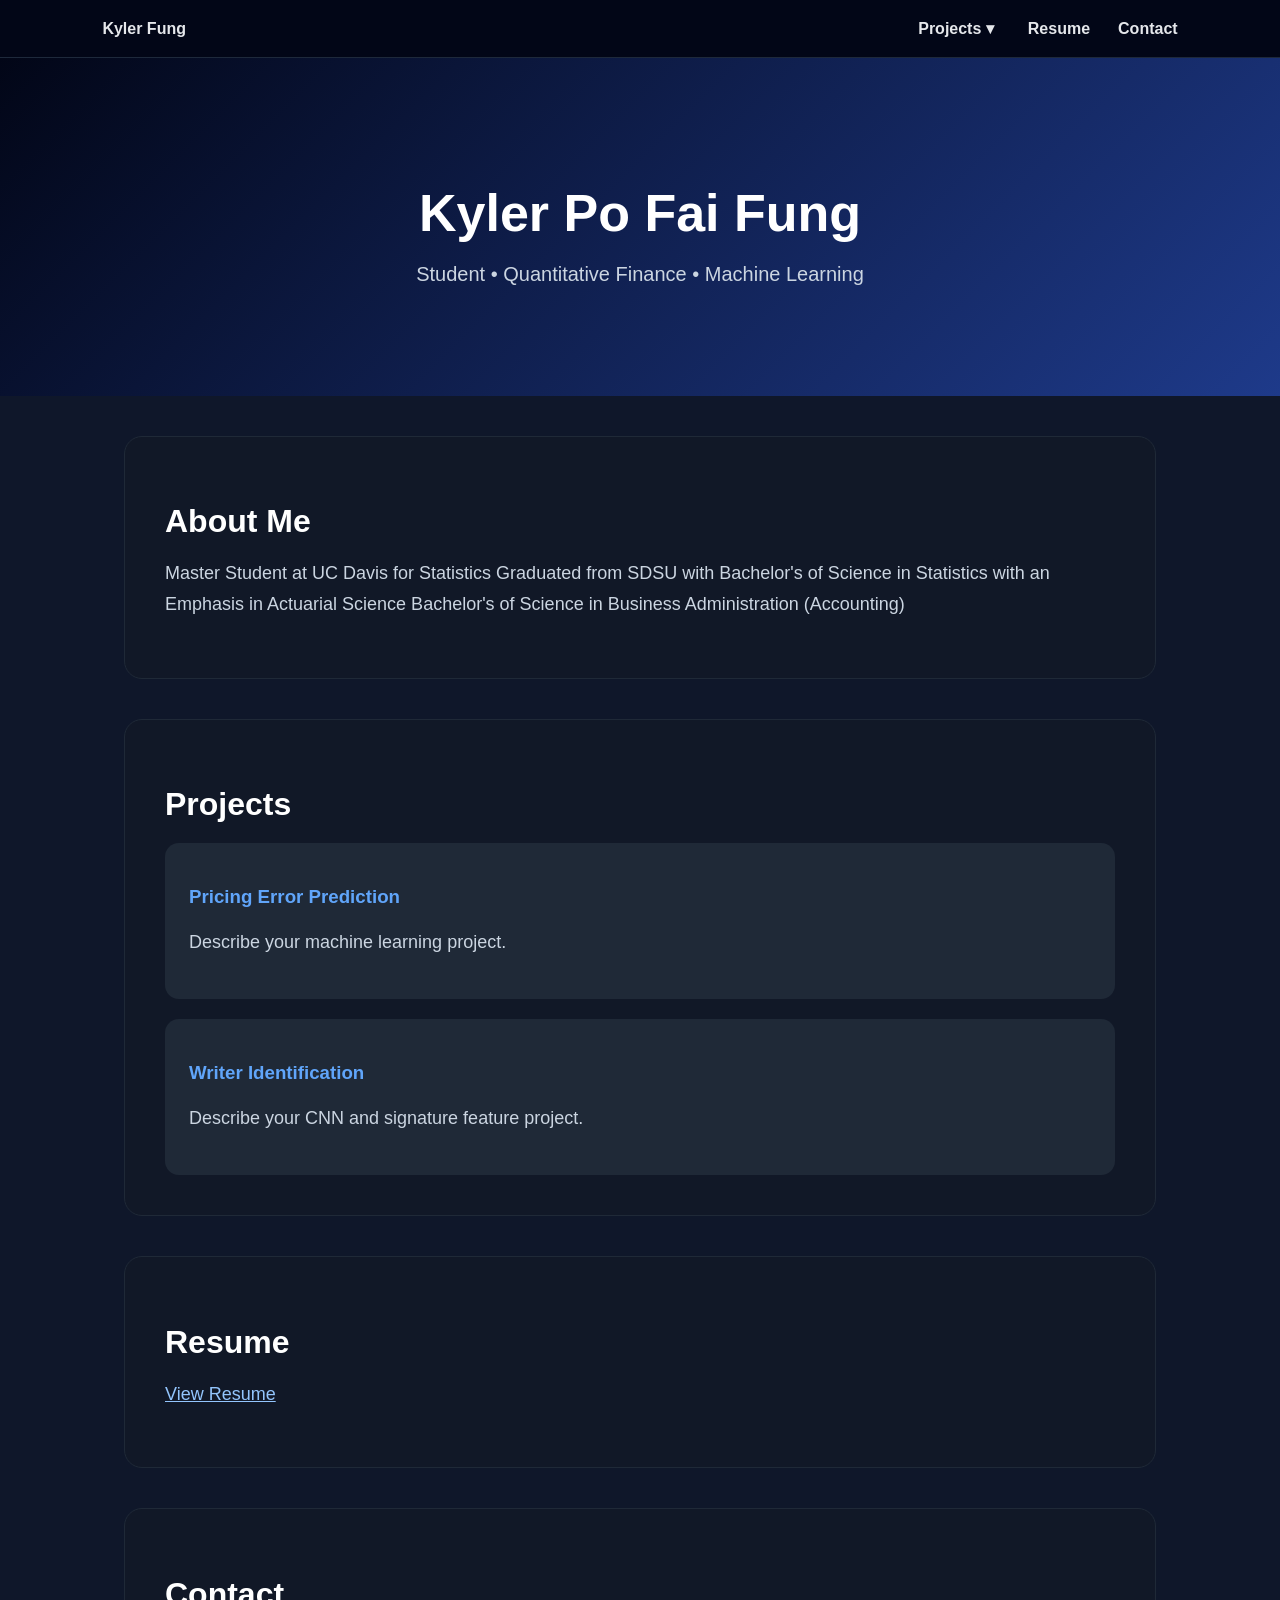
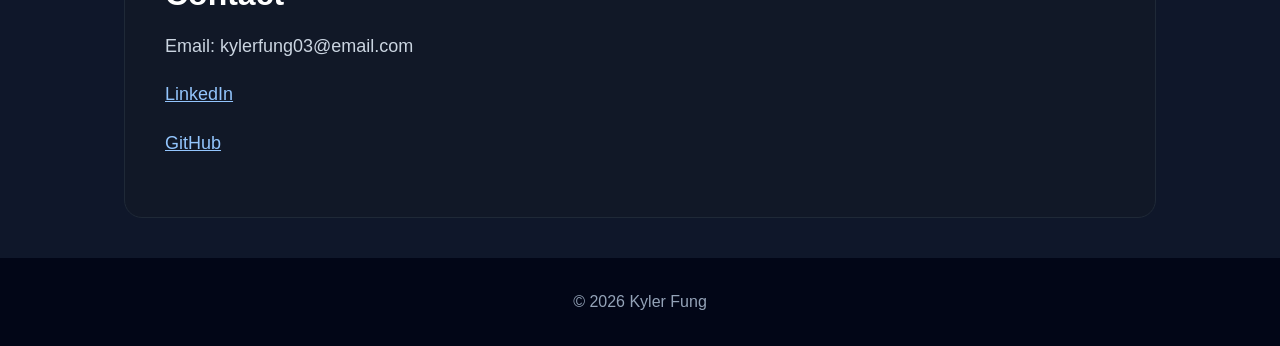
==== index.html @ cf70d2da "Update index.html" ====
<!DOCTYPE html>
<html lang="en">
<head>
    <meta charset="UTF-8">
    <meta name="viewport" content="width=device-width, initial-scale=1.0">
    <title>Kyler Fung's Website</title>
    <link rel="stylesheet" href="css/style.css">
</head>
<meta charset="UTF-8">
<meta name="viewport" content="width=device-width, initial-scale=1.0">

<title>Kyler Fung's Website</title>

</head>

<body>

<nav class="navbar">
    <a href="index.html" class="logo">Kyler Fung</a>

    <div class="dropdown">
        <button class="dropbtn">Projects ▾</button>

        <div class="dropdown-content">
            <a href="projects/pricing-error.html">Pricing Error Prediction</a>
            <a href="projects/COPD-Clustering.html">COPD Clustering Project</a>
            <a href="projects/mosquito-modelling.html">Mosquito Modelling</a>
        </div>
    </div>

    <a href="files/Kyler_Fung_Resume.pdf" download>Resume</a>
    <a href="#contact">Contact</a>
</nav>

<header>

<h1>Kyler Po Fai Fung</h1>

<p>Student • Quantitative Finance • Machine Learning</p>

</header>

<section>

<h2>About Me</h2>

<p>
Master Student at UC Davis for Statistics
Graduated from SDSU with 
    Bachelor's of Science in Statistics with an Emphasis in Actuarial Science
    Bachelor's of Science in Business Administration (Accounting)
</p>

</section>

<section>

<h2>Projects</h2>

<div class="project">
<h3>Pricing Error Prediction</h3>
<p>
Describe your machine learning project.
</p>
</div>

<div class="project">
<h3>Writer Identification</h3>
<p>
Describe your CNN and signature feature project.
</p>
</div>

</section>

<section>

<h2>Resume</h2>

<p>
<a href="files/Fung_Kyler_Resume.pdf" target="_blank">
    View Resume
</a>
</p>

</section>

<section>

<h2>Contact</h2>

<p>Email: kylerfung03@email.com</p>

<p>
<a href="https://linkedin.com/in/kyler-fung">LinkedIn</a>
</p>

<p>
<a href="https://github.com">GitHub</a>
</p>

</section>

<footer>

© 2026 Kyler Fung

</footer>

</body>
</html>
---- css/style.css ----
body {
  margin: 0;
  font-family: Arial, sans-serif;
  background: #0f172a;
  color: white;
}

.navbar {
  background: #020617;
  padding: 18px 8%;
  display: flex;
  align-items: center;
  gap: 28px;
  border-bottom: 1px solid #1e293b;
}

.logo {
  color: white;
  font-size: 24px;
  font-weight: 800;
  text-decoration: none;
  margin-right: auto;
}

.navbar a,
.dropbtn {
  color: #e5e7eb;
  text-decoration: none;
  font-size: 16px;
  font-weight: 600;
  background: none;
  border: none;
  cursor: pointer;
}

.navbar a:hover,
.dropbtn:hover {
  color: #60a5fa;
}

.dropdown {
  position: relative;
}

.dropdown-content {
  display: none;
  position: absolute;
  top: 36px;
  left: 0;
  background: #111827;
  min-width: 260px;
  border: 1px solid #1f2937;
  border-radius: 12px;
  box-shadow: 0 12px 30px rgba(0,0,0,0.35);
  overflow: hidden;
  z-index: 100;
}

.dropdown-content a {
  display: block;
  padding: 14px 18px;
  color: #e5e7eb;
}

.dropdown-content a:hover {
  background: #1f2937;
  color: #93c5fd;
}

.dropdown:hover .dropdown-content {
  display: block;
}

header {
  padding: 90px 8%;
  text-align: center;
  background: linear-gradient(135deg, #020617, #1e3a8a);
}

header h1 {
  font-size: 52px;
  margin-bottom: 12px;
}

header p {
  font-size: 20px;
  color: #cbd5e1;
}

section {
  max-width: 950px;
  margin: 40px auto;
  background: #111827;
  padding: 40px;
  border-radius: 18px;
  border: 1px solid #1f2937;
}

section h2 {
  color: white;
  margin-bottom: 18px;
  font-size: 32px;
}

section p {
  color: #cbd5e1;
  font-size: 18px;
  line-height: 1.7;
}

.project {
  background: #1f2937;
  padding: 24px;
  border-radius: 14px;
  margin-top: 20px;
}

.project h3 {
  color: #60a5fa;
}

a {
  color: #93c5fd;
}

footer {
  text-align: center;
  padding: 35px;
  color: #94a3b8;
  background: #020617;
}
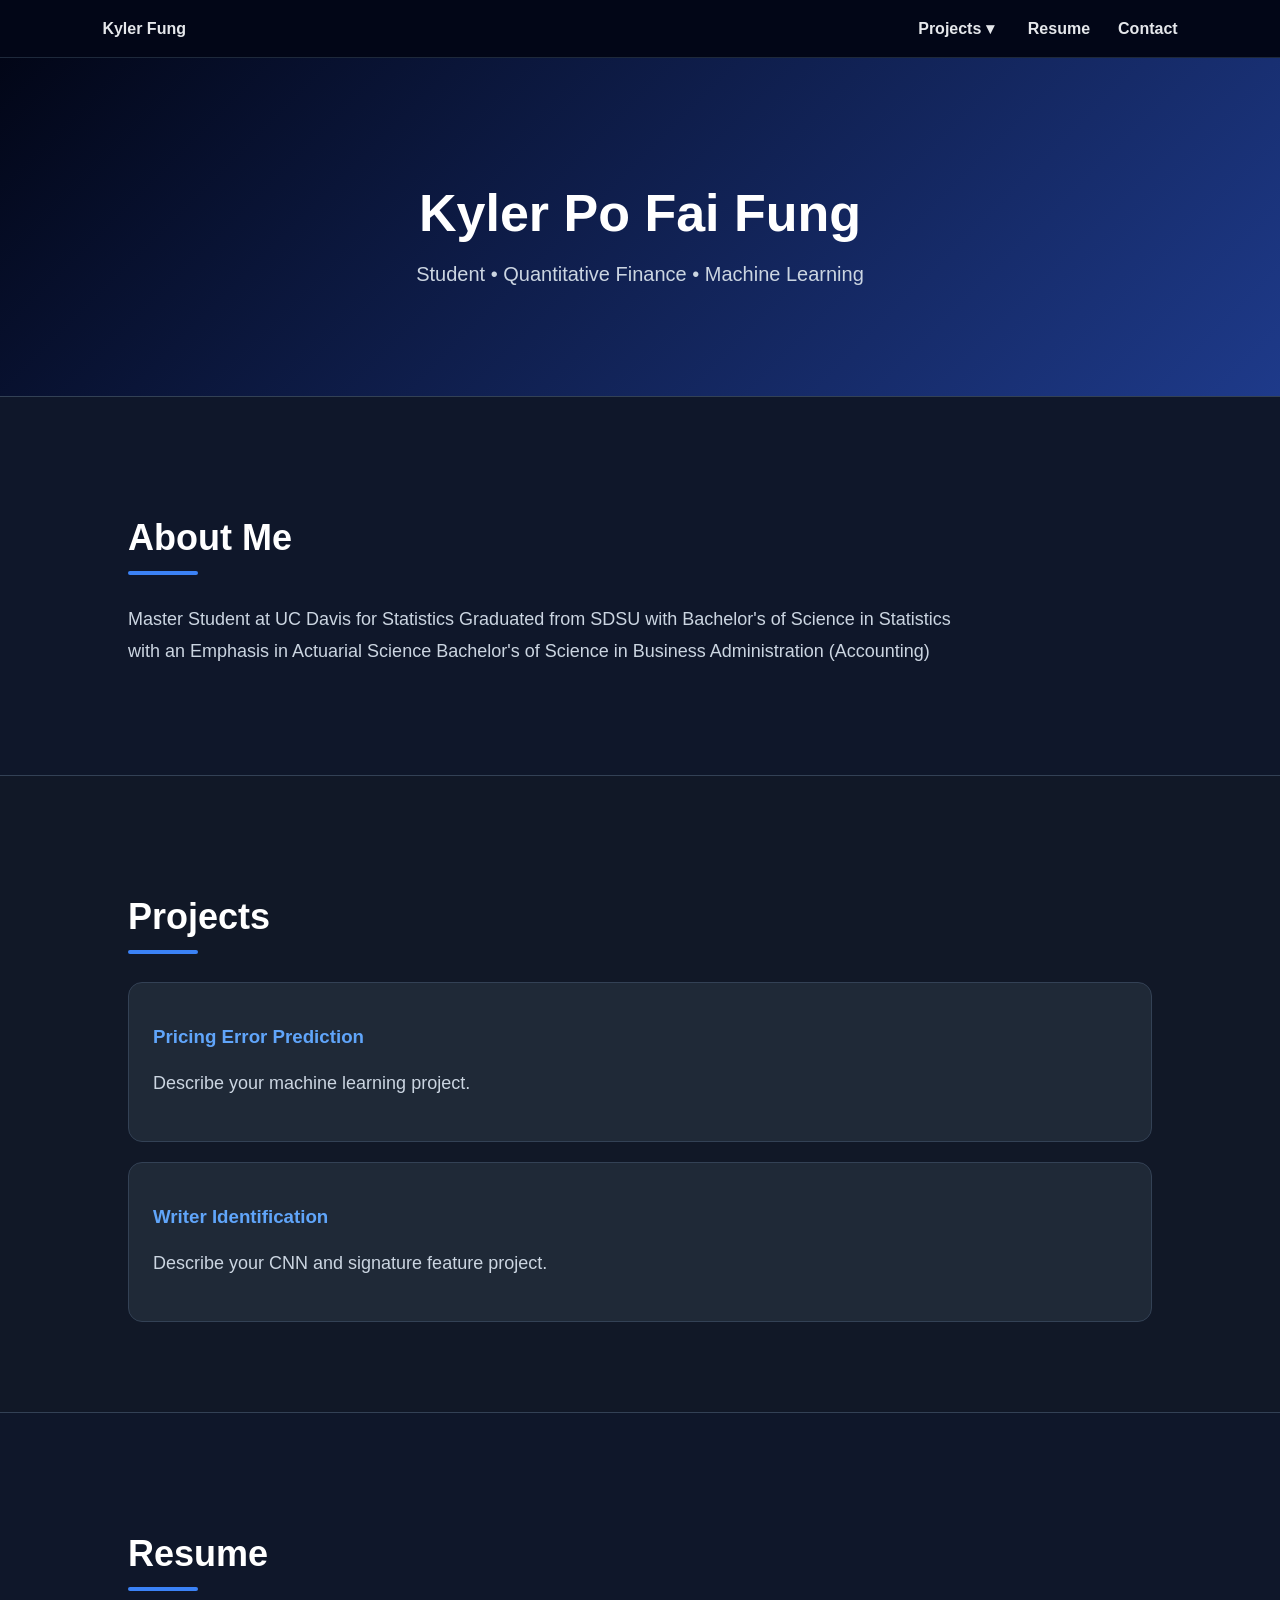
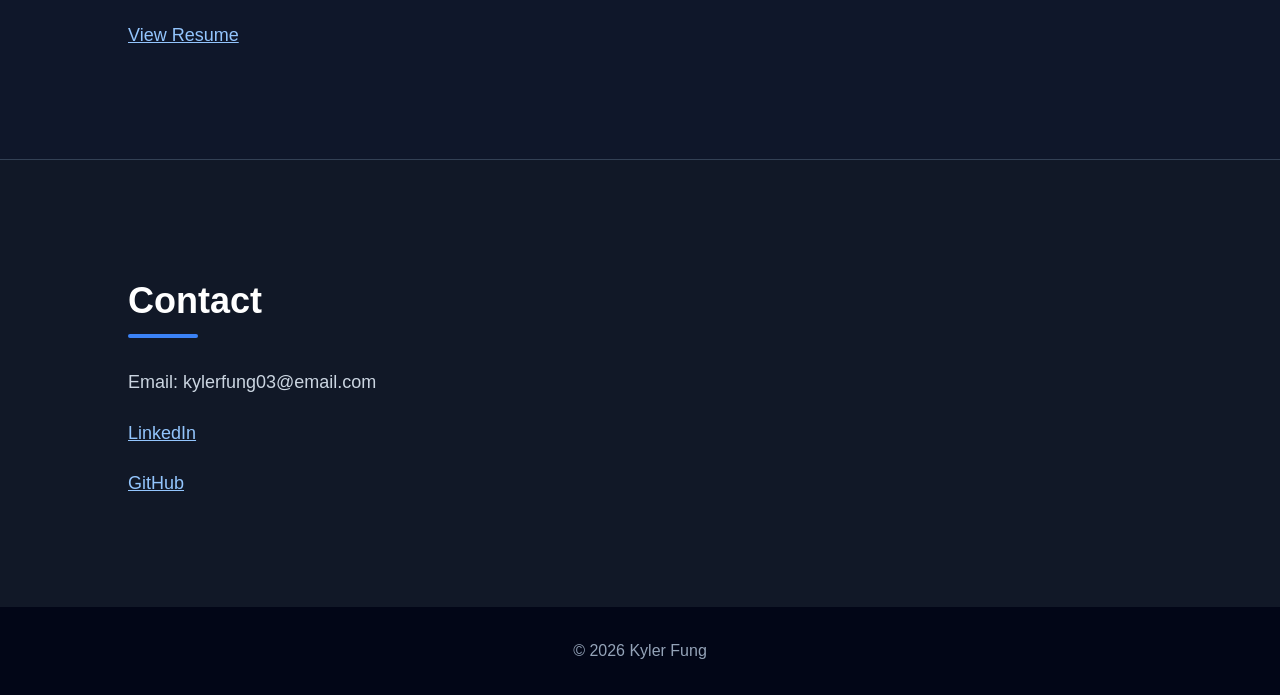
==== commit a14f25de: "Update resume link to correct file name" ====
--- a/index.html
+++ b/index.html
@@ -28,7 +28,7 @@
         </div>
     </div>
 
-    <a href="files/Kyler_Fung_Resume.pdf" download>Resume</a>
+    <a href="files/Fung_Kyler_Resume.pdf" download>Resume</a>
     <a href="#contact">Contact</a>
 </nav>
 
--- a/css/style.css
+++ b/css/style.css
@@ -88,24 +88,39 @@
 }
 
 section {
-  max-width: 950px;
-  margin: 40px auto;
+  padding: 90px 10%;
+  max-width: none;
+  margin: 0;
+  background: #0f172a;
+  border-top: 1px solid #334155;
+  border-radius: 0;
+}
+
+section:nth-of-type(even) {
   background: #111827;
-  padding: 40px;
-  border-radius: 18px;
-  border: 1px solid #1f2937;
 }
 
 section h2 {
   color: white;
-  margin-bottom: 18px;
-  font-size: 32px;
+  margin-bottom: 28px;
+  font-size: 36px;
+}
+
+section h2::after {
+  content: "";
+  display: block;
+  width: 70px;
+  height: 4px;
+  background: #3b82f6;
+  margin-top: 12px;
+  border-radius: 4px;
 }
 
 section p {
+  max-width: 850px;
   color: #cbd5e1;
   font-size: 18px;
-  line-height: 1.7;
+  line-height: 1.8;
 }
 
 .project {
@@ -113,6 +128,7 @@
   padding: 24px;
   border-radius: 14px;
   margin-top: 20px;
+  border: 1px solid #334155;
 }
 
 .project h3 {
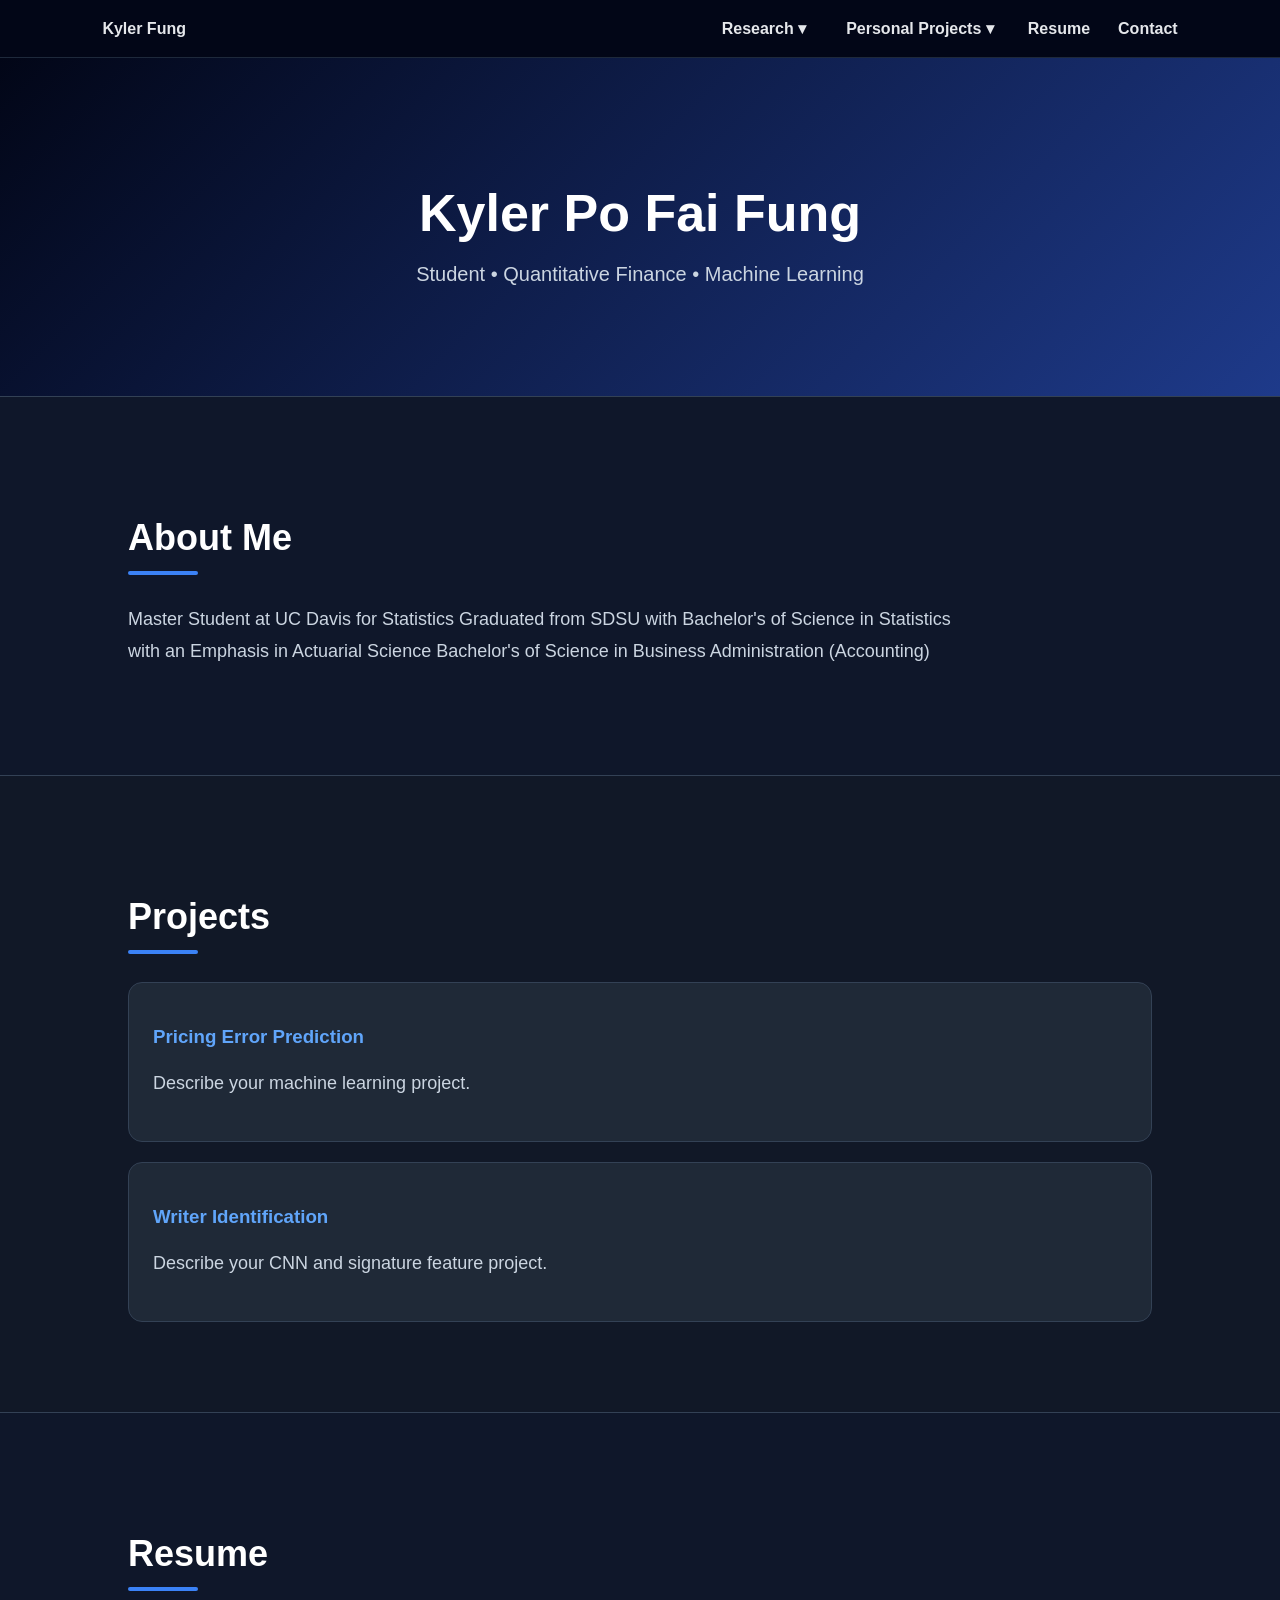
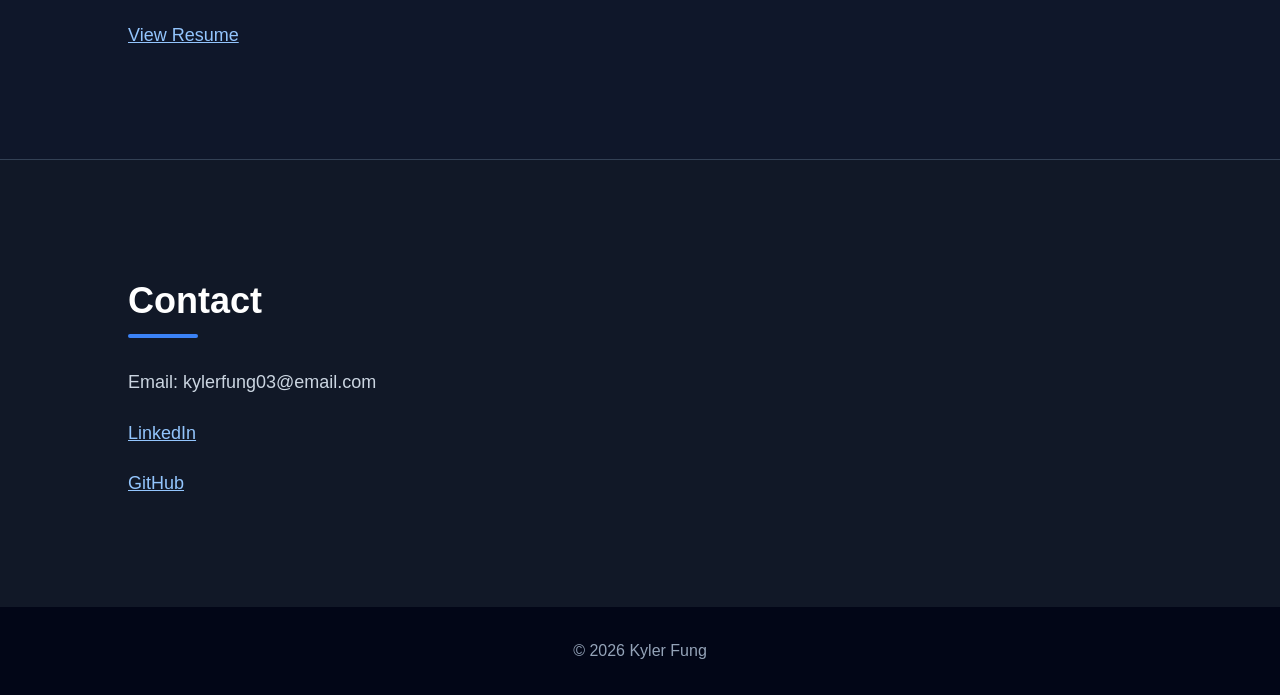
==== commit 932c53f8: "Add personal projects dropdown to navigation Added a new dropdown for personal projects with links." ====
--- a/index.html
+++ b/index.html
@@ -19,12 +19,23 @@
     <a href="index.html" class="logo">Kyler Fung</a>
 
     <div class="dropdown">
-        <button class="dropbtn">Projects ▾</button>
+        <button class="dropbtn">Research ▾</button>
 
         <div class="dropdown-content">
             <a href="projects/pricing-error.html">Pricing Error Prediction</a>
             <a href="projects/COPD-Clustering.html">COPD Clustering Project</a>
             <a href="projects/mosquito-modelling.html">Mosquito Modelling</a>
+        </div>
+    </div>
+
+    <div class="dropdown">
+        <button class="dropbtn">Personal Projects ▾</button>
+
+        <div class="dropdown-content">
+            <a href="projects/pricing-error.html">First Desktop</a>
+            <a href="">Server</a>
+            <a href="">Desktop for ML</a>
+            <a href="">AI</a>
         </div>
     </div>
 
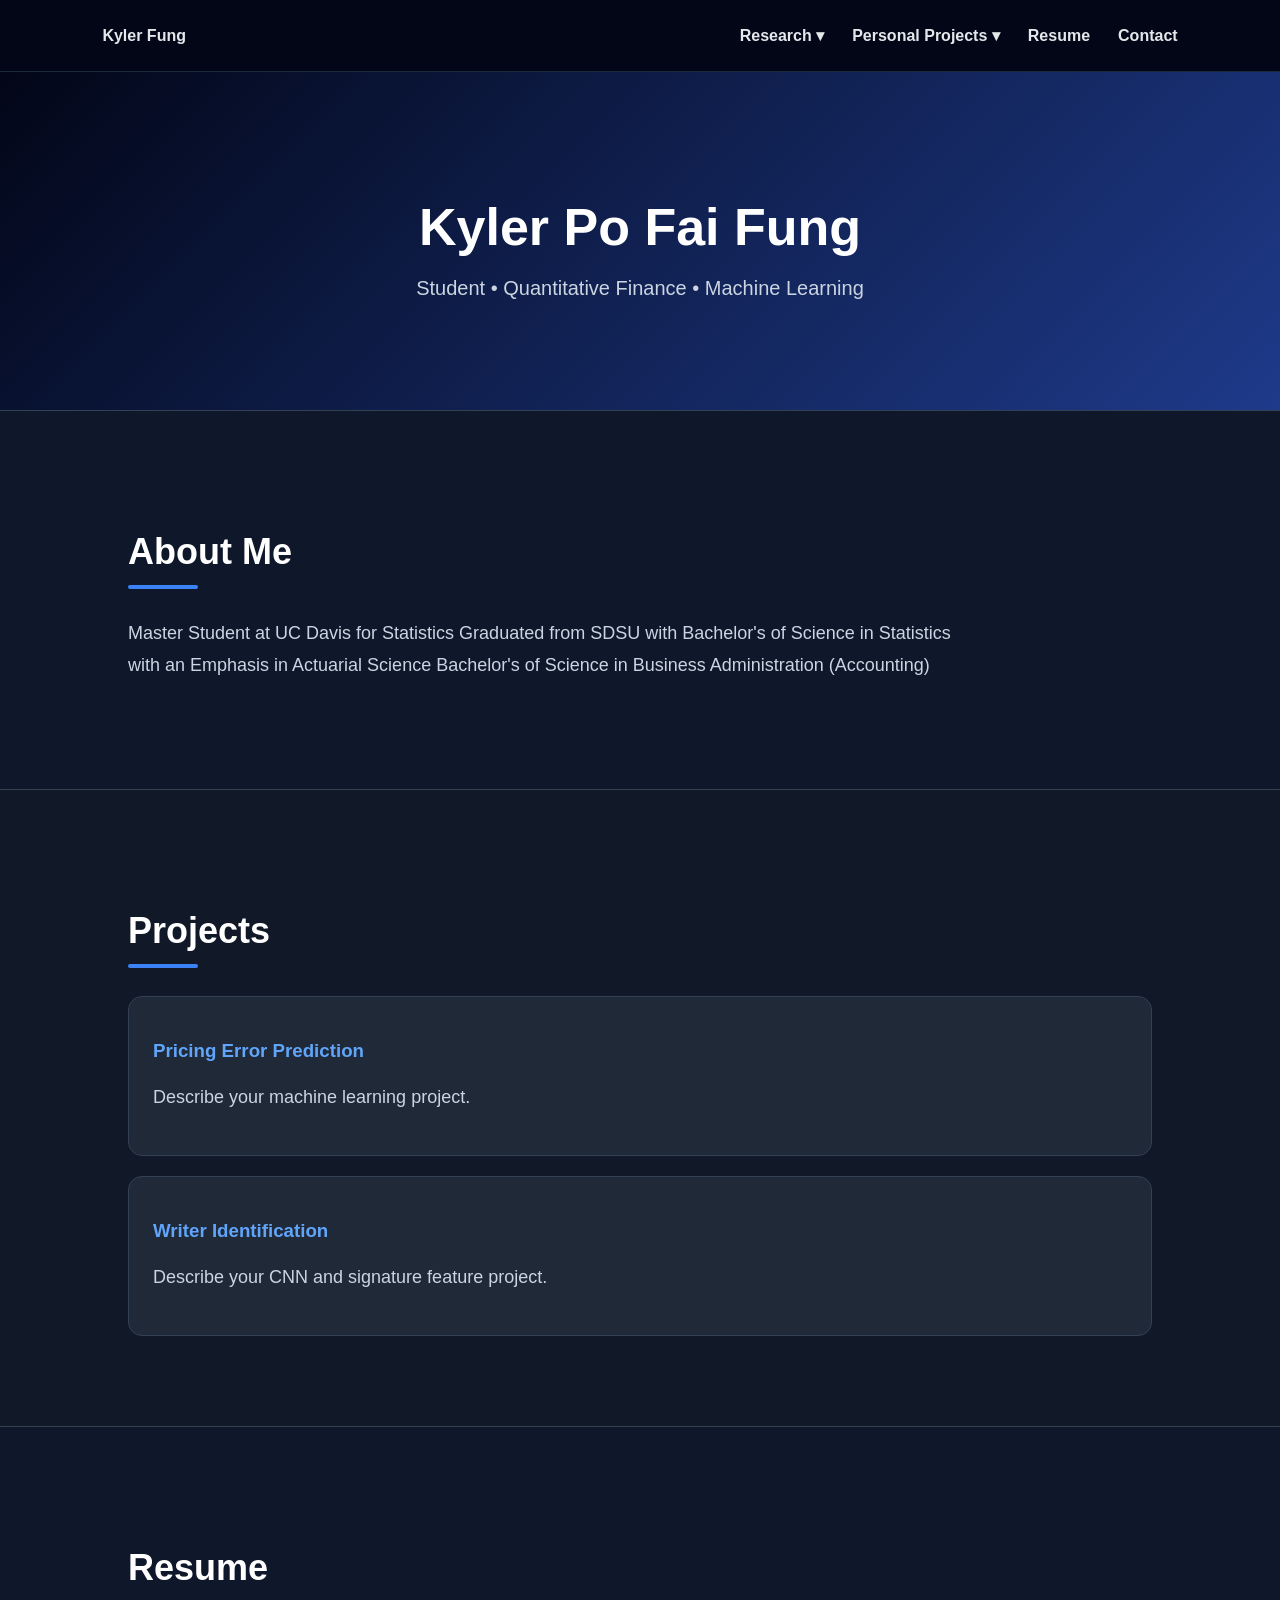
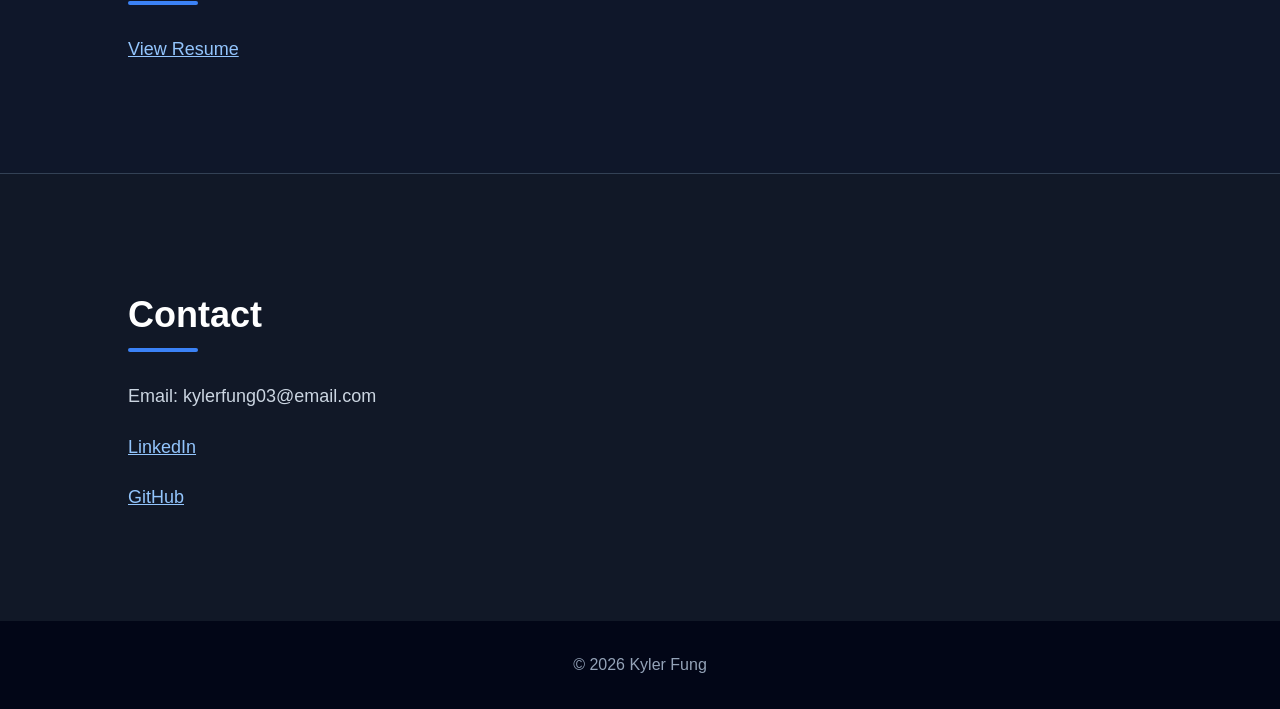
==== commit d1e0ba3f: "Change link for COPD Clustering Project Updated the link for the COPD Clustering Project in the drop" ====
--- a/index.html
+++ b/index.html
@@ -20,17 +20,13 @@
 
     <div class="dropdown">
         <button class="dropbtn">Research ▾</button>
-
         <div class="dropdown-content">
-            <a href="projects/pricing-error.html">Pricing Error Prediction</a>
-            <a href="projects/COPD-Clustering.html">COPD Clustering Project</a>
-            <a href="projects/mosquito-modelling.html">Mosquito Modelling</a>
+            <a href="research/COPD/index.html">COPD Clustering Project</a>
         </div>
     </div>
 
     <div class="dropdown">
         <button class="dropbtn">Personal Projects ▾</button>
-
         <div class="dropdown-content">
             <a href="projects/pricing-error.html">First Desktop</a>
             <a href="">Server</a>
--- a/css/style.css
+++ b/css/style.css
@@ -5,6 +5,7 @@
   color: white;
 }
 
+/* Navigation */
 .navbar {
   background: #020617;
   padding: 18px 8%;
@@ -12,6 +13,7 @@
   align-items: center;
   gap: 28px;
   border-bottom: 1px solid #1e293b;
+  overflow: visible;
 }
 
 .logo {
@@ -31,6 +33,7 @@
   background: none;
   border: none;
   cursor: pointer;
+  padding: 8px 0;
 }
 
 .navbar a:hover,
@@ -38,28 +41,36 @@
   color: #60a5fa;
 }
 
+/* Dropdown */
 .dropdown {
   position: relative;
+  display: inline-block;
+}
+
+.dropbtn {
+  display: inline-block;
 }
 
 .dropdown-content {
   display: none;
   position: absolute;
-  top: 36px;
+  top: 100%;
   left: 0;
+  margin-top: 0;
+  min-width: 260px;
   background: #111827;
-  min-width: 260px;
   border: 1px solid #1f2937;
   border-radius: 12px;
-  box-shadow: 0 12px 30px rgba(0,0,0,0.35);
+  box-shadow: 0 12px 30px rgba(0, 0, 0, 0.35);
+  z-index: 1000;
   overflow: hidden;
-  z-index: 100;
 }
 
 .dropdown-content a {
   display: block;
   padding: 14px 18px;
   color: #e5e7eb;
+  text-decoration: none;
 }
 
 .dropdown-content a:hover {
@@ -71,6 +82,7 @@
   display: block;
 }
 
+/* Header */
 header {
   padding: 90px 8%;
   text-align: center;
@@ -87,13 +99,13 @@
   color: #cbd5e1;
 }
 
+/* Sections */
 section {
   padding: 90px 10%;
   max-width: none;
   margin: 0;
   background: #0f172a;
   border-top: 1px solid #334155;
-  border-radius: 0;
 }
 
 section:nth-of-type(even) {
@@ -123,6 +135,7 @@
   line-height: 1.8;
 }
 
+/* Projects */
 .project {
   background: #1f2937;
   padding: 24px;
@@ -135,10 +148,12 @@
   color: #60a5fa;
 }
 
+/* Links */
 a {
   color: #93c5fd;
 }
 
+/* Footer */
 footer {
   text-align: center;
   padding: 35px;
